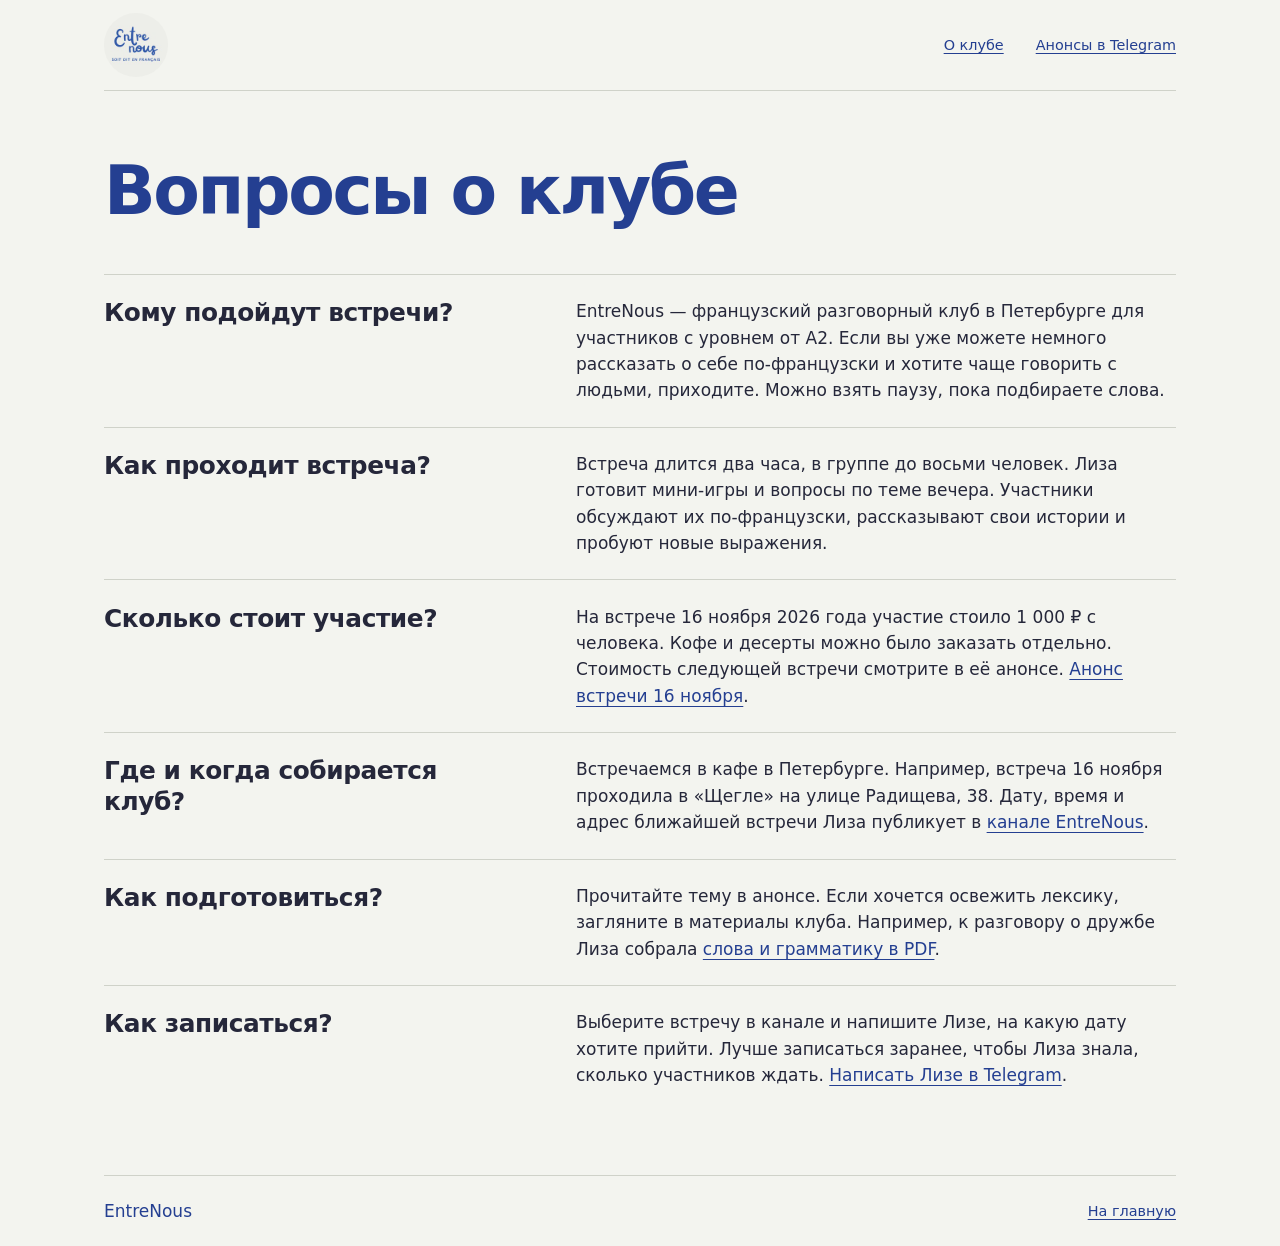
==== faq/index.html @ 5e12ad04 "Simplify the mobile homepage and FAQ" ====
<!doctype html>
<html lang="ru">
<head>
  <meta charset="utf-8">
  <meta name="viewport" content="width=device-width, initial-scale=1">
  <title>Вопросы о французском разговорном клубе EntreNous в Петербурге</title>
  <meta name="description" content="Как записаться в EntreNous в Петербурге, какой нужен уровень французского, как проходят встречи, сколько стоит участие и где посмотреть ближайший анонс.">
  <meta name="theme-color" content="#f3f4ef">
  <link rel="canonical" href="https://entrenousclub.ru/faq/">
  <meta property="og:type" content="website">
  <meta property="og:locale" content="ru_RU">
  <meta property="og:title" content="Вопросы о французском клубе EntreNous">
  <meta property="og:description" content="Для кого проходят встречи в Петербурге, как записаться и где узнать стоимость.">
  <meta property="og:url" content="https://entrenousclub.ru/faq/">
  <meta property="og:image" content="https://entrenousclub.ru/paris.jpg">
  <link rel="icon" type="image/jpeg" href="/club.jpg">
  <style>
    :root {
      color-scheme: light;
      --paper: #f3f4ef;
      --ink: #25273a;
      --blue: #243f91;
      --line: #cfd2c9;
      font-family: -apple-system, BlinkMacSystemFont, system-ui, "Segoe UI", sans-serif;
    }
    * { box-sizing: border-box; }
    body { margin: 0; color: var(--ink); background: var(--paper); font-size: 1.0625rem; line-height: 1.55; }
    ::selection { background: #d9e0f2; color: var(--ink); }
    a { color: var(--blue); text-underline-offset: .22em; }
    a:hover { text-decoration-thickness: 2px; }
    a:focus-visible { outline: 2px solid var(--blue); outline-offset: 4px; }
    .wrap { width: min(calc(100% - 3rem), 67rem); margin-inline: auto; }
    header, footer { display: flex; justify-content: space-between; align-items: center; gap: 1.25rem; padding-block: .8rem; }
    header { border-bottom: 1px solid var(--line); }
    footer { border-top: 1px solid var(--line); color: var(--blue); }
    header a, footer a { display: inline-flex; min-height: 44px; align-items: center; font-size: .9rem; }
    .brand img { display: block; width: 4rem; height: 4rem; border-radius: 50%; }
    nav { display: flex; align-items: center; gap: clamp(.85rem, 3vw, 2rem); }
    main { padding-block: clamp(2.25rem, 5vw, 4.5rem); }
    h1 { max-width: 20ch; margin: 0 0 .7em; color: var(--blue); font-size: clamp(2.3rem, 5.3vw, 4.25rem); font-weight: 650; letter-spacing: -.035em; line-height: 1.06; }
    section { display: grid; grid-template-columns: minmax(0, .8fr) minmax(0, 1.2fr); gap: .5rem clamp(2rem, 6vw, 4.5rem); padding: 1.45rem 0; border-top: 1px solid var(--line); }
    h2 { margin: 0; font-size: clamp(1.2rem, 2.2vw, 1.55rem); font-weight: 600; letter-spacing: -.017em; line-height: 1.24; }
    p { max-width: 60ch; margin: 0; }
    @media (max-width: 720px) {
      .wrap { width: min(calc(100% - 2.5rem), 34rem); }
      header { padding-block: .5rem; border: 0; }
      .brand { min-width: 44px; }
      .brand img { width: 2.5rem; height: 2.5rem; }
      nav { gap: 1.15rem; }
      nav a { text-decoration: none; color: var(--ink); }
      main { padding-block: 1.75rem 2.25rem; }
      h1 { margin-bottom: 1.75rem; font-size: clamp(2.15rem, 8.2vw, 3rem); text-wrap: balance; }
      section { grid-template-columns: minmax(0, 1fr); gap: .6rem; border: 0; padding: 0; }
      section + section { margin-top: 2rem; }
      h2 { font-size: 1.25rem; text-wrap: balance; }
      section:target h2 { text-decoration: underline; text-decoration-color: var(--line); text-underline-offset: .23em; }
      section { scroll-margin-top: 1.25rem; }
    }
  </style>
</head>
<body>
  <header class="wrap">
    <a class="brand" href="/" aria-label="EntreNous, главная страница"><img src="/club.jpg" width="64" height="64" alt=""></a>
    <nav aria-label="Навигация"><a href="/">О клубе</a><a href="https://t.me/entrenousclub">Анонсы в Telegram</a></nav>
  </header>
  <main class="wrap" itemscope itemtype="https://schema.org/FAQPage">
    <h1>Вопросы о клубе</h1>
    <section id="uroven" itemprop="mainEntity" itemscope itemtype="https://schema.org/Question">
      <h2 itemprop="name">Кому подойдут встречи?</h2>
      <div itemprop="acceptedAnswer" itemscope itemtype="https://schema.org/Answer">
        <p itemprop="text">EntreNous — французский разговорный клуб в Петербурге для участников с уровнем от A2. Если вы уже можете немного рассказать о себе по-французски и хотите чаще говорить с людьми, приходите. Можно взять паузу, пока подбираете слова.</p>
      </div>
    </section>
    <section id="format" itemprop="mainEntity" itemscope itemtype="https://schema.org/Question">
      <h2 itemprop="name">Как проходит встреча?</h2>
      <div itemprop="acceptedAnswer" itemscope itemtype="https://schema.org/Answer">
        <p itemprop="text">Встреча длится два часа, в группе до восьми человек. Лиза готовит мини-игры и вопросы по теме вечера. Участники обсуждают их по-французски, рассказывают свои истории и пробуют новые выражения.</p>
      </div>
    </section>
    <section id="stoimost" itemprop="mainEntity" itemscope itemtype="https://schema.org/Question">
      <h2 itemprop="name">Сколько стоит участие?</h2>
      <div itemprop="acceptedAnswer" itemscope itemtype="https://schema.org/Answer">
        <p itemprop="text">На встрече 16 ноября 2026 года участие стоило 1&nbsp;000&nbsp;₽ с человека. Кофе и десерты можно было заказать отдельно. Стоимость следующей встречи смотрите в её анонсе. <a href="https://t.me/entrenousclub/40">Анонс встречи 16 ноября</a>.</p>
      </div>
    </section>
    <section id="mesto" itemprop="mainEntity" itemscope itemtype="https://schema.org/Question">
      <h2 itemprop="name">Где и когда собирается клуб?</h2>
      <div itemprop="acceptedAnswer" itemscope itemtype="https://schema.org/Answer">
        <p itemprop="text">Встречаемся в кафе в Петербурге. Например, встреча 16 ноября проходила в «Щегле» на улице Радищева, 38. Дату, время и адрес ближайшей встречи Лиза публикует в <a href="https://t.me/entrenousclub">канале EntreNous</a>.</p>
      </div>
    </section>
    <section id="podgotovka" itemprop="mainEntity" itemscope itemtype="https://schema.org/Question">
      <h2 itemprop="name">Как подготовиться?</h2>
      <div itemprop="acceptedAnswer" itemscope itemtype="https://schema.org/Answer">
        <p itemprop="text">Прочитайте тему в анонсе. Если хочется освежить лексику, загляните в материалы клуба. Например, к разговору о дружбе Лиза собрала <a href="https://t.me/entrenousclub/26">слова и грамматику в PDF</a>.</p>
      </div>
    </section>
    <section id="zapis" itemprop="mainEntity" itemscope itemtype="https://schema.org/Question">
      <h2 itemprop="name">Как записаться?</h2>
      <div itemprop="acceptedAnswer" itemscope itemtype="https://schema.org/Answer">
        <p itemprop="text">Выберите встречу в канале и напишите Лизе, на какую дату хотите прийти. Лучше записаться заранее, чтобы Лиза знала, сколько участников ждать. <a href="https://t.me/lisalesny">Написать Лизе в Telegram</a>.</p>
      </div>
    </section>
  </main>
  <footer class="wrap"><span lang="fr">EntreNous</span><a href="/">На главную</a></footer>
</body>
</html>
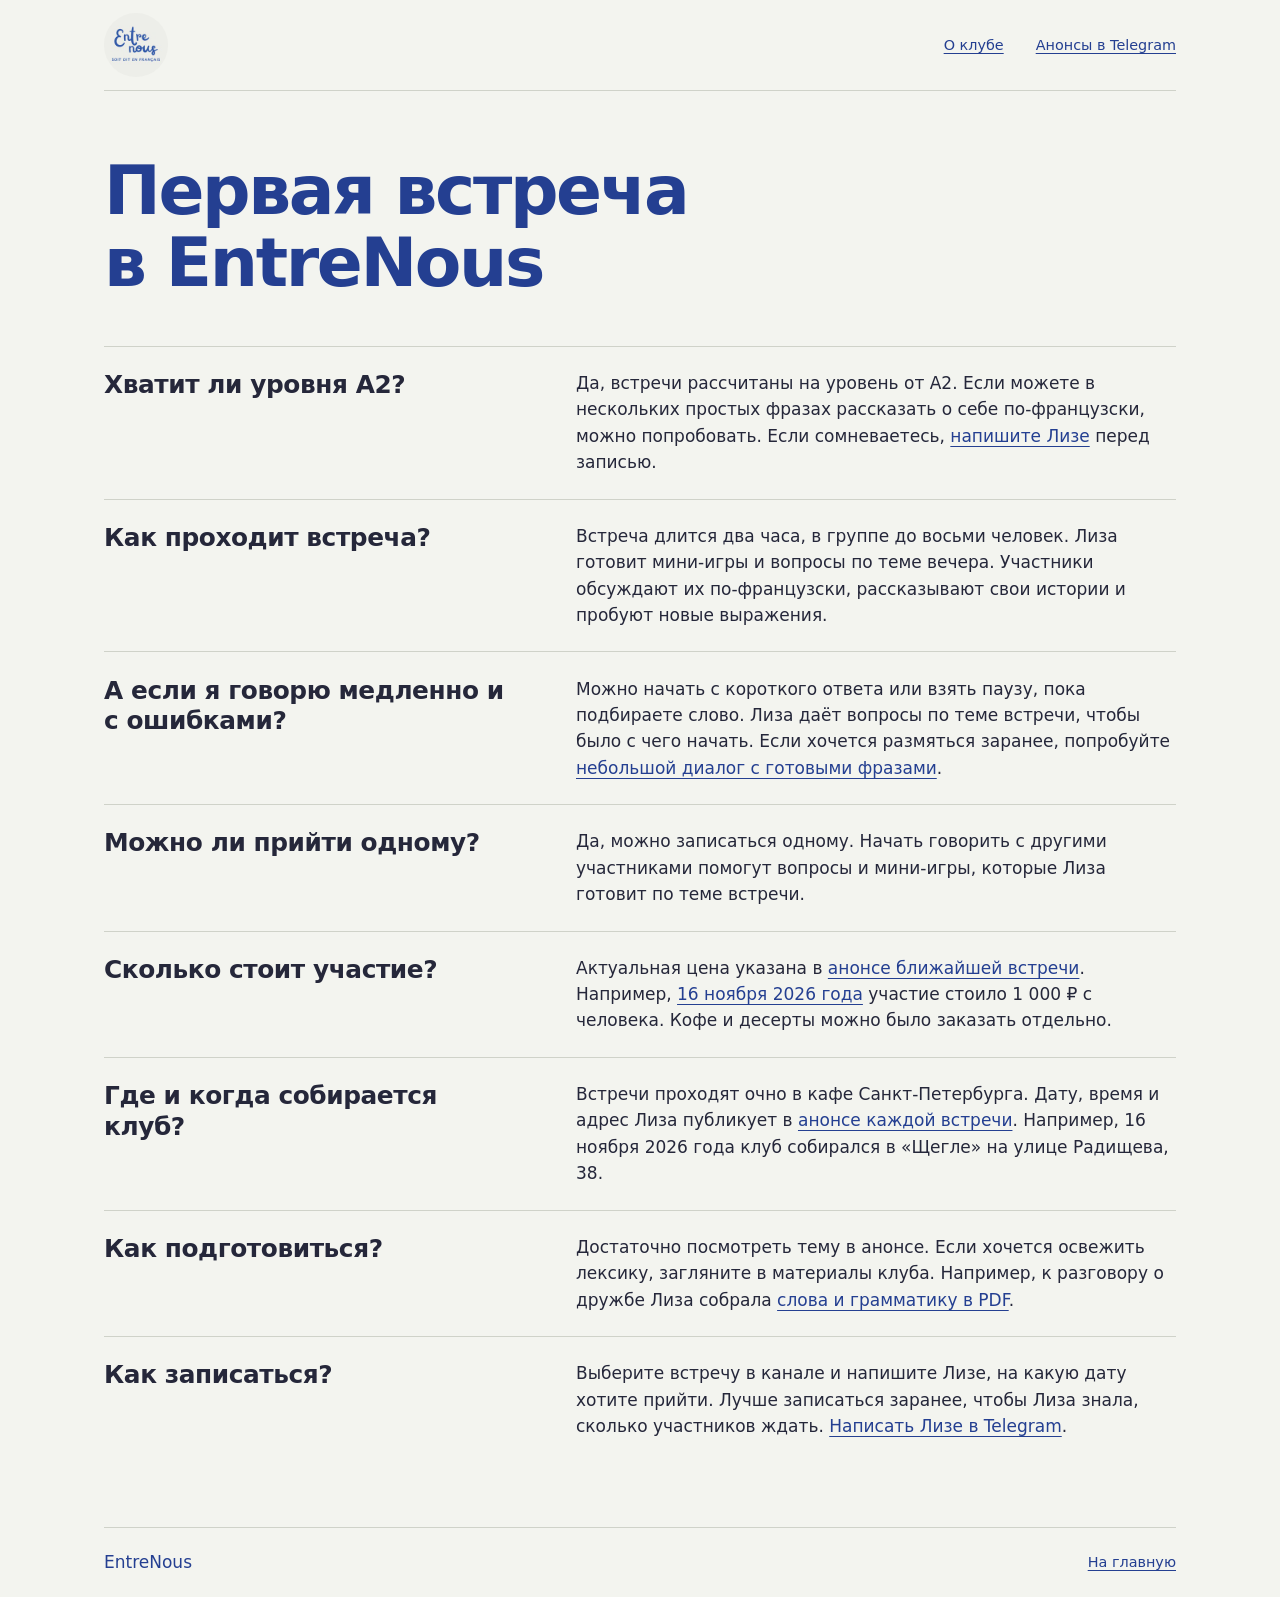
==== commit 4f22c861: "Improve EntreNous search content and first-visit guidance" ====
--- a/faq/index.html
+++ b/faq/index.html
@@ -3,58 +3,25 @@
 <head>
   <meta charset="utf-8">
   <meta name="viewport" content="width=device-width, initial-scale=1">
-  <title>Вопросы о французском разговорном клубе EntreNous в Петербурге</title>
-  <meta name="description" content="Как записаться в EntreNous в Петербурге, какой нужен уровень французского, как проходят встречи, сколько стоит участие и где посмотреть ближайший анонс.">
+  <title>Первая встреча французского клуба EntreNous в Петербурге — FAQ</title>
+  <meta name="description" content="Хватит ли A2, можно ли прийти одному и как проходит встреча EntreNous в Петербурге. Где посмотреть актуальную цену и записаться на разговорную практику.">
   <meta name="theme-color" content="#f3f4ef">
   <link rel="canonical" href="https://entrenousclub.ru/faq/">
   <meta property="og:type" content="website">
   <meta property="og:locale" content="ru_RU">
-  <meta property="og:title" content="Вопросы о французском клубе EntreNous">
-  <meta property="og:description" content="Для кого проходят встречи в Петербурге, как записаться и где узнать стоимость.">
+  <meta property="og:site_name" content="EntreNous">
+  <meta property="og:title" content="Первая встреча французского клуба EntreNous">
+  <meta property="og:description" content="Как понять, подходит ли вам клуб, чего ждать от первой встречи и как записаться.">
   <meta property="og:url" content="https://entrenousclub.ru/faq/">
   <meta property="og:image" content="https://entrenousclub.ru/paris.jpg">
   <link rel="icon" type="image/jpeg" href="/club.jpg">
+  <link rel="stylesheet" href="/inner.css">
   <style>
-    :root {
-      color-scheme: light;
-      --paper: #f3f4ef;
-      --ink: #25273a;
-      --blue: #243f91;
-      --line: #cfd2c9;
-      font-family: -apple-system, BlinkMacSystemFont, system-ui, "Segoe UI", sans-serif;
-    }
-    * { box-sizing: border-box; }
-    body { margin: 0; color: var(--ink); background: var(--paper); font-size: 1.0625rem; line-height: 1.55; }
-    ::selection { background: #d9e0f2; color: var(--ink); }
-    a { color: var(--blue); text-underline-offset: .22em; }
-    a:hover { text-decoration-thickness: 2px; }
-    a:focus-visible { outline: 2px solid var(--blue); outline-offset: 4px; }
-    .wrap { width: min(calc(100% - 3rem), 67rem); margin-inline: auto; }
-    header, footer { display: flex; justify-content: space-between; align-items: center; gap: 1.25rem; padding-block: .8rem; }
-    header { border-bottom: 1px solid var(--line); }
-    footer { border-top: 1px solid var(--line); color: var(--blue); }
-    header a, footer a { display: inline-flex; min-height: 44px; align-items: center; font-size: .9rem; }
-    .brand img { display: block; width: 4rem; height: 4rem; border-radius: 50%; }
-    nav { display: flex; align-items: center; gap: clamp(.85rem, 3vw, 2rem); }
-    main { padding-block: clamp(2.25rem, 5vw, 4.5rem); }
-    h1 { max-width: 20ch; margin: 0 0 .7em; color: var(--blue); font-size: clamp(2.3rem, 5.3vw, 4.25rem); font-weight: 650; letter-spacing: -.035em; line-height: 1.06; }
-    section { display: grid; grid-template-columns: minmax(0, .8fr) minmax(0, 1.2fr); gap: .5rem clamp(2rem, 6vw, 4.5rem); padding: 1.45rem 0; border-top: 1px solid var(--line); }
-    h2 { margin: 0; font-size: clamp(1.2rem, 2.2vw, 1.55rem); font-weight: 600; letter-spacing: -.017em; line-height: 1.24; }
-    p { max-width: 60ch; margin: 0; }
+    section { display: grid; grid-template-columns: minmax(0, .8fr) minmax(0, 1.2fr); gap: .5rem clamp(2rem, 6vw, 4.5rem); padding: 1.45rem 0; border-top: 1px solid var(--line); scroll-margin-top: 1.25rem; }
+    section:target h2 { text-decoration: underline; text-decoration-color: var(--line); text-underline-offset: .23em; }
     @media (max-width: 720px) {
-      .wrap { width: min(calc(100% - 2.5rem), 34rem); }
-      header { padding-block: .5rem; border: 0; }
-      .brand { min-width: 44px; }
-      .brand img { width: 2.5rem; height: 2.5rem; }
-      nav { gap: 1.15rem; }
-      nav a { text-decoration: none; color: var(--ink); }
-      main { padding-block: 1.75rem 2.25rem; }
-      h1 { margin-bottom: 1.75rem; font-size: clamp(2.15rem, 8.2vw, 3rem); text-wrap: balance; }
       section { grid-template-columns: minmax(0, 1fr); gap: .6rem; border: 0; padding: 0; }
       section + section { margin-top: 2rem; }
-      h2 { font-size: 1.25rem; text-wrap: balance; }
-      section:target h2 { text-decoration: underline; text-decoration-color: var(--line); text-underline-offset: .23em; }
-      section { scroll-margin-top: 1.25rem; }
     }
   </style>
 </head>
@@ -64,11 +31,11 @@
     <nav aria-label="Навигация"><a href="/">О клубе</a><a href="https://t.me/entrenousclub">Анонсы в Telegram</a></nav>
   </header>
   <main class="wrap" itemscope itemtype="https://schema.org/FAQPage">
-    <h1>Вопросы о клубе</h1>
+    <h1>Первая встреча в EntreNous</h1>
     <section id="uroven" itemprop="mainEntity" itemscope itemtype="https://schema.org/Question">
-      <h2 itemprop="name">Кому подойдут встречи?</h2>
+      <h2 itemprop="name">Хватит ли уровня A2?</h2>
       <div itemprop="acceptedAnswer" itemscope itemtype="https://schema.org/Answer">
-        <p itemprop="text">EntreNous — французский разговорный клуб в Петербурге для участников с уровнем от A2. Если вы уже можете немного рассказать о себе по-французски и хотите чаще говорить с людьми, приходите. Можно взять паузу, пока подбираете слова.</p>
+        <p itemprop="text">Да, встречи рассчитаны на уровень от A2. Если можете в нескольких простых фразах рассказать о себе по-французски, можно попробовать. Если сомневаетесь, <a href="https://t.me/lisalesny">напишите Лизе</a> перед записью.</p>
       </div>
     </section>
     <section id="format" itemprop="mainEntity" itemscope itemtype="https://schema.org/Question">
@@ -77,22 +44,34 @@
         <p itemprop="text">Встреча длится два часа, в группе до восьми человек. Лиза готовит мини-игры и вопросы по теме вечера. Участники обсуждают их по-французски, рассказывают свои истории и пробуют новые выражения.</p>
       </div>
     </section>
+    <section id="govorit" itemprop="mainEntity" itemscope itemtype="https://schema.org/Question">
+      <h2 itemprop="name">А если я говорю медленно и с ошибками?</h2>
+      <div itemprop="acceptedAnswer" itemscope itemtype="https://schema.org/Answer">
+        <p itemprop="text">Можно начать с короткого ответа или взять паузу, пока подбираете слово. Лиза даёт вопросы по теме встречи, чтобы было с чего начать. Если хочется размяться заранее, попробуйте <a href="/razgovornaya-praktika/">небольшой диалог с готовыми фразами</a>.</p>
+      </div>
+    </section>
+    <section id="odnomu" itemprop="mainEntity" itemscope itemtype="https://schema.org/Question">
+      <h2 itemprop="name">Можно ли прийти одному?</h2>
+      <div itemprop="acceptedAnswer" itemscope itemtype="https://schema.org/Answer">
+        <p itemprop="text">Да, можно записаться одному. Начать говорить с другими участниками помогут вопросы и мини-игры, которые Лиза готовит по теме встречи.</p>
+      </div>
+    </section>
     <section id="stoimost" itemprop="mainEntity" itemscope itemtype="https://schema.org/Question">
       <h2 itemprop="name">Сколько стоит участие?</h2>
       <div itemprop="acceptedAnswer" itemscope itemtype="https://schema.org/Answer">
-        <p itemprop="text">На встрече 16 ноября 2026 года участие стоило 1&nbsp;000&nbsp;₽ с человека. Кофе и десерты можно было заказать отдельно. Стоимость следующей встречи смотрите в её анонсе. <a href="https://t.me/entrenousclub/40">Анонс встречи 16 ноября</a>.</p>
+        <p itemprop="text">Актуальная цена указана в <a href="https://t.me/s/entrenousclub">анонсе ближайшей встречи</a>. Например, <a href="https://t.me/entrenousclub/40">16 ноября 2026 года</a> участие стоило 1&nbsp;000&nbsp;₽ с человека. Кофе и десерты можно было заказать отдельно.</p>
       </div>
     </section>
     <section id="mesto" itemprop="mainEntity" itemscope itemtype="https://schema.org/Question">
       <h2 itemprop="name">Где и когда собирается клуб?</h2>
       <div itemprop="acceptedAnswer" itemscope itemtype="https://schema.org/Answer">
-        <p itemprop="text">Встречаемся в кафе в Петербурге. Например, встреча 16 ноября проходила в «Щегле» на улице Радищева, 38. Дату, время и адрес ближайшей встречи Лиза публикует в <a href="https://t.me/entrenousclub">канале EntreNous</a>.</p>
+        <p itemprop="text">Встречи проходят очно в кафе Санкт-Петербурга. Дату, время и адрес Лиза публикует в <a href="https://t.me/s/entrenousclub">анонсе каждой встречи</a>. Например, 16 ноября 2026 года клуб собирался в «Щегле» на улице Радищева, 38.</p>
       </div>
     </section>
     <section id="podgotovka" itemprop="mainEntity" itemscope itemtype="https://schema.org/Question">
       <h2 itemprop="name">Как подготовиться?</h2>
       <div itemprop="acceptedAnswer" itemscope itemtype="https://schema.org/Answer">
-        <p itemprop="text">Прочитайте тему в анонсе. Если хочется освежить лексику, загляните в материалы клуба. Например, к разговору о дружбе Лиза собрала <a href="https://t.me/entrenousclub/26">слова и грамматику в PDF</a>.</p>
+        <p itemprop="text">Достаточно посмотреть тему в анонсе. Если хочется освежить лексику, загляните в материалы клуба. Например, к разговору о дружбе Лиза собрала <a href="https://t.me/entrenousclub/26">слова и грамматику в PDF</a>.</p>
       </div>
     </section>
     <section id="zapis" itemprop="mainEntity" itemscope itemtype="https://schema.org/Question">
--- a/inner.css
+++ b/inner.css
@@ -0,0 +1,39 @@
+:root {
+  color-scheme: light;
+  --paper: #f3f4ef;
+  --ink: #25273a;
+  --blue: #243f91;
+  --line: #cfd2c9;
+  font-family: -apple-system, BlinkMacSystemFont, system-ui, "Segoe UI", sans-serif;
+}
+
+* { box-sizing: border-box; }
+body { margin: 0; color: var(--ink); background: var(--paper); font-size: 1.0625rem; line-height: 1.55; }
+::selection { background: #d9e0f2; color: var(--ink); }
+a { color: var(--blue); text-underline-offset: .22em; }
+a:hover { text-decoration-thickness: 2px; }
+a:focus-visible { outline: 2px solid var(--blue); outline-offset: 4px; }
+.wrap { width: min(calc(100% - 3rem), 67rem); margin-inline: auto; }
+header, footer { display: flex; justify-content: space-between; align-items: center; gap: 1.25rem; padding-block: .8rem; }
+header { border-bottom: 1px solid var(--line); }
+footer { border-top: 1px solid var(--line); color: var(--blue); }
+header a, footer a { display: inline-flex; min-height: 44px; align-items: center; font-size: .9rem; }
+.brand { flex: none; }
+.brand img { display: block; width: 4rem; height: 4rem; border-radius: 50%; }
+nav { display: flex; flex-wrap: wrap; align-items: center; justify-content: flex-end; gap: 0 clamp(.85rem, 3vw, 2rem); }
+main { padding-block: clamp(2.25rem, 5vw, 4.5rem); }
+h1 { max-width: 20ch; margin: 0 0 .7em; color: var(--blue); font-size: clamp(2.3rem, 5.3vw, 4.25rem); font-weight: 650; letter-spacing: -.035em; line-height: 1.06; text-wrap: balance; }
+h2 { margin: 0; font-size: clamp(1.2rem, 2.2vw, 1.55rem); font-weight: 600; letter-spacing: -.017em; line-height: 1.24; }
+p { max-width: 60ch; margin: 0; }
+
+@media (max-width: 720px) {
+  .wrap { width: min(calc(100% - 2.5rem), 34rem); }
+  header { padding-block: .5rem; border: 0; }
+  .brand { min-width: 44px; }
+  .brand img { width: 2.5rem; height: 2.5rem; }
+  nav { column-gap: 1.15rem; }
+  nav a { text-decoration: none; color: var(--ink); }
+  main { padding-block: 1.75rem 2.25rem; }
+  h1 { margin-bottom: 1.75rem; font-size: clamp(2.15rem, 8.2vw, 3rem); }
+  h2 { font-size: 1.25rem; text-wrap: pretty; }
+}
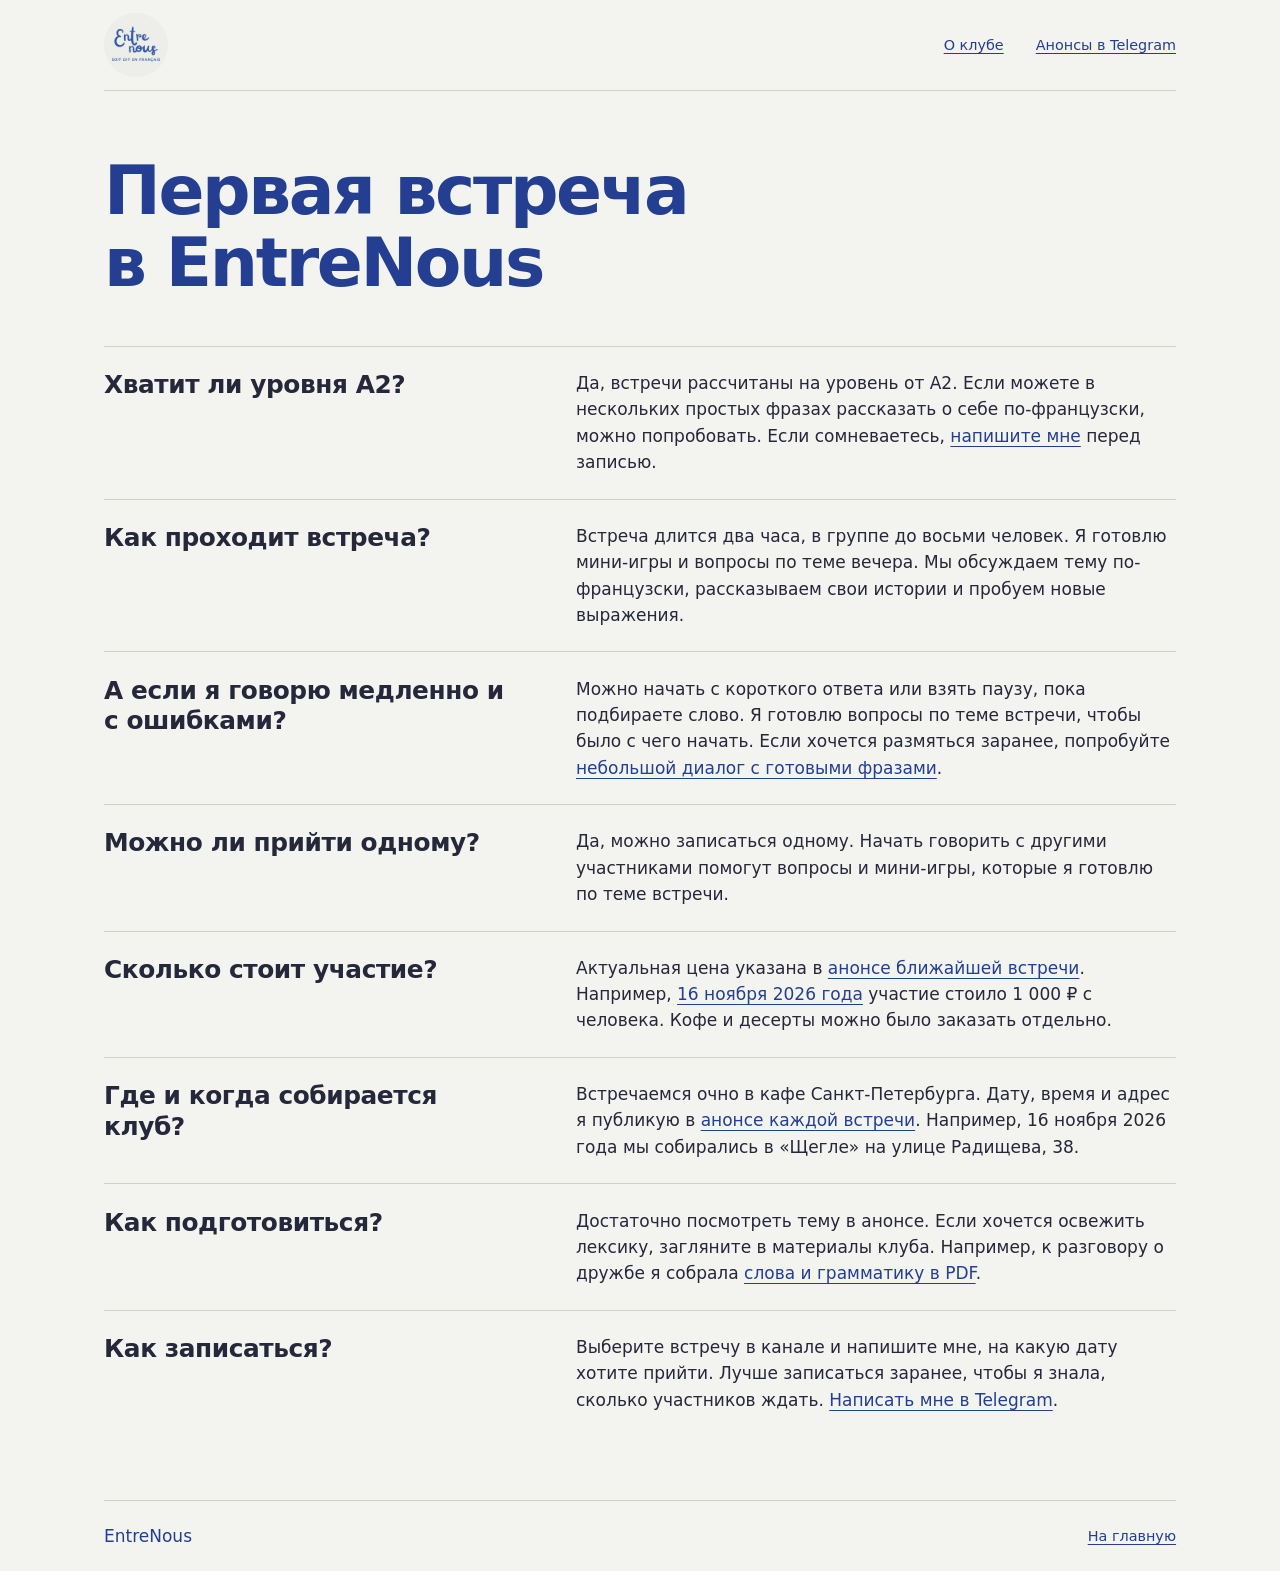
==== commit cecb95b6: "Use first-person voice throughout EntreNous" ====
--- a/faq/index.html
+++ b/faq/index.html
@@ -35,25 +35,25 @@
     <section id="uroven" itemprop="mainEntity" itemscope itemtype="https://schema.org/Question">
       <h2 itemprop="name">Хватит ли уровня A2?</h2>
       <div itemprop="acceptedAnswer" itemscope itemtype="https://schema.org/Answer">
-        <p itemprop="text">Да, встречи рассчитаны на уровень от A2. Если можете в нескольких простых фразах рассказать о себе по-французски, можно попробовать. Если сомневаетесь, <a href="https://t.me/lisalesny">напишите Лизе</a> перед записью.</p>
+        <p itemprop="text">Да, встречи рассчитаны на уровень от A2. Если можете в нескольких простых фразах рассказать о себе по-французски, можно попробовать. Если сомневаетесь, <a href="https://t.me/lisalesny">напишите мне</a> перед записью.</p>
       </div>
     </section>
     <section id="format" itemprop="mainEntity" itemscope itemtype="https://schema.org/Question">
       <h2 itemprop="name">Как проходит встреча?</h2>
       <div itemprop="acceptedAnswer" itemscope itemtype="https://schema.org/Answer">
-        <p itemprop="text">Встреча длится два часа, в группе до восьми человек. Лиза готовит мини-игры и вопросы по теме вечера. Участники обсуждают их по-французски, рассказывают свои истории и пробуют новые выражения.</p>
+        <p itemprop="text">Встреча длится два часа, в группе до восьми человек. Я готовлю мини-игры и вопросы по теме вечера. Мы обсуждаем тему по-французски, рассказываем свои истории и пробуем новые выражения.</p>
       </div>
     </section>
     <section id="govorit" itemprop="mainEntity" itemscope itemtype="https://schema.org/Question">
       <h2 itemprop="name">А если я говорю медленно и с ошибками?</h2>
       <div itemprop="acceptedAnswer" itemscope itemtype="https://schema.org/Answer">
-        <p itemprop="text">Можно начать с короткого ответа или взять паузу, пока подбираете слово. Лиза даёт вопросы по теме встречи, чтобы было с чего начать. Если хочется размяться заранее, попробуйте <a href="/razgovornaya-praktika/">небольшой диалог с готовыми фразами</a>.</p>
+        <p itemprop="text">Можно начать с короткого ответа или взять паузу, пока подбираете слово. Я готовлю вопросы по теме встречи, чтобы было с чего начать. Если хочется размяться заранее, попробуйте <a href="/razgovornaya-praktika/">небольшой диалог с готовыми фразами</a>.</p>
       </div>
     </section>
     <section id="odnomu" itemprop="mainEntity" itemscope itemtype="https://schema.org/Question">
       <h2 itemprop="name">Можно ли прийти одному?</h2>
       <div itemprop="acceptedAnswer" itemscope itemtype="https://schema.org/Answer">
-        <p itemprop="text">Да, можно записаться одному. Начать говорить с другими участниками помогут вопросы и мини-игры, которые Лиза готовит по теме встречи.</p>
+        <p itemprop="text">Да, можно записаться одному. Начать говорить с другими участниками помогут вопросы и мини-игры, которые я готовлю по теме встречи.</p>
       </div>
     </section>
     <section id="stoimost" itemprop="mainEntity" itemscope itemtype="https://schema.org/Question">
@@ -65,19 +65,19 @@
     <section id="mesto" itemprop="mainEntity" itemscope itemtype="https://schema.org/Question">
       <h2 itemprop="name">Где и когда собирается клуб?</h2>
       <div itemprop="acceptedAnswer" itemscope itemtype="https://schema.org/Answer">
-        <p itemprop="text">Встречи проходят очно в кафе Санкт-Петербурга. Дату, время и адрес Лиза публикует в <a href="https://t.me/s/entrenousclub">анонсе каждой встречи</a>. Например, 16 ноября 2026 года клуб собирался в «Щегле» на улице Радищева, 38.</p>
+        <p itemprop="text">Встречаемся очно в кафе Санкт-Петербурга. Дату, время и адрес я публикую в <a href="https://t.me/s/entrenousclub">анонсе каждой встречи</a>. Например, 16 ноября 2026 года мы собирались в «Щегле» на улице Радищева, 38.</p>
       </div>
     </section>
     <section id="podgotovka" itemprop="mainEntity" itemscope itemtype="https://schema.org/Question">
       <h2 itemprop="name">Как подготовиться?</h2>
       <div itemprop="acceptedAnswer" itemscope itemtype="https://schema.org/Answer">
-        <p itemprop="text">Достаточно посмотреть тему в анонсе. Если хочется освежить лексику, загляните в материалы клуба. Например, к разговору о дружбе Лиза собрала <a href="https://t.me/entrenousclub/26">слова и грамматику в PDF</a>.</p>
+        <p itemprop="text">Достаточно посмотреть тему в анонсе. Если хочется освежить лексику, загляните в материалы клуба. Например, к разговору о дружбе я собрала <a href="https://t.me/entrenousclub/26">слова и грамматику в PDF</a>.</p>
       </div>
     </section>
     <section id="zapis" itemprop="mainEntity" itemscope itemtype="https://schema.org/Question">
       <h2 itemprop="name">Как записаться?</h2>
       <div itemprop="acceptedAnswer" itemscope itemtype="https://schema.org/Answer">
-        <p itemprop="text">Выберите встречу в канале и напишите Лизе, на какую дату хотите прийти. Лучше записаться заранее, чтобы Лиза знала, сколько участников ждать. <a href="https://t.me/lisalesny">Написать Лизе в Telegram</a>.</p>
+        <p itemprop="text">Выберите встречу в канале и напишите мне, на какую дату хотите прийти. Лучше записаться заранее, чтобы я знала, сколько участников ждать. <a href="https://t.me/lisalesny">Написать мне в Telegram</a>.</p>
       </div>
     </section>
   </main>
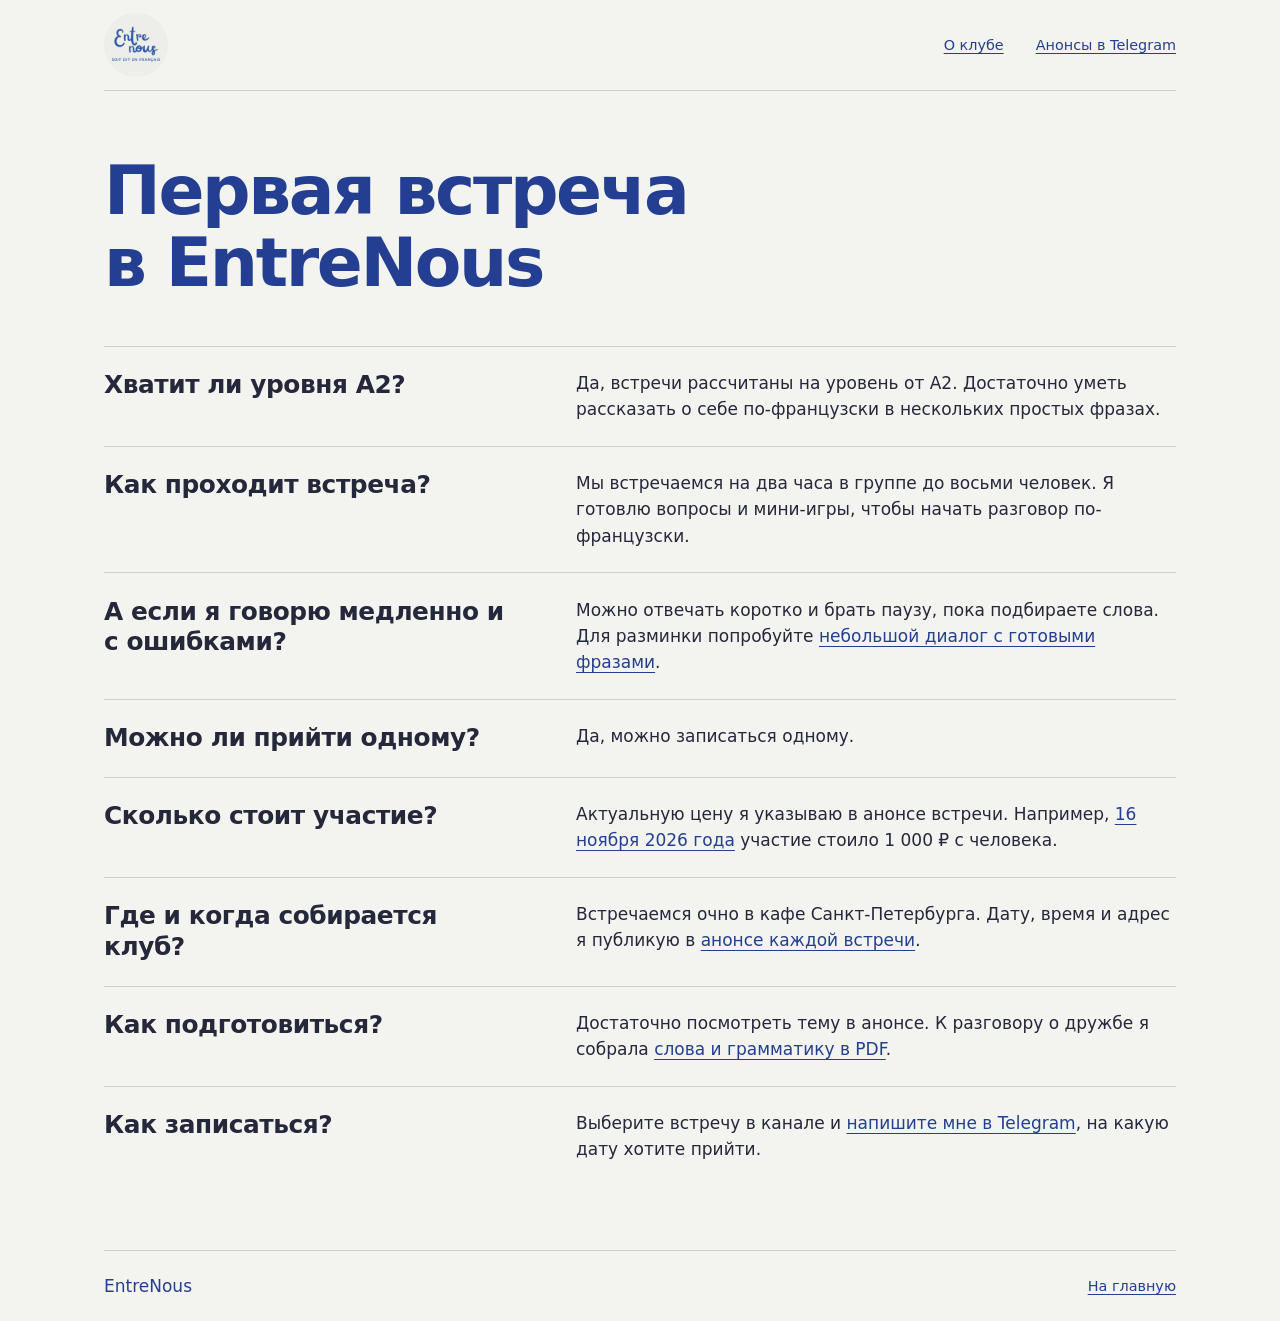
==== commit 1d0fc375: "Simplify EntreNous homepage and FAQ" ====
--- a/faq/index.html
+++ b/faq/index.html
@@ -35,49 +35,49 @@
     <section id="uroven" itemprop="mainEntity" itemscope itemtype="https://schema.org/Question">
       <h2 itemprop="name">Хватит ли уровня A2?</h2>
       <div itemprop="acceptedAnswer" itemscope itemtype="https://schema.org/Answer">
-        <p itemprop="text">Да, встречи рассчитаны на уровень от A2. Если можете в нескольких простых фразах рассказать о себе по-французски, можно попробовать. Если сомневаетесь, <a href="https://t.me/lisalesny">напишите мне</a> перед записью.</p>
+        <p itemprop="text">Да, встречи рассчитаны на уровень от A2. Достаточно уметь рассказать о себе по-французски в нескольких простых фразах.</p>
       </div>
     </section>
     <section id="format" itemprop="mainEntity" itemscope itemtype="https://schema.org/Question">
       <h2 itemprop="name">Как проходит встреча?</h2>
       <div itemprop="acceptedAnswer" itemscope itemtype="https://schema.org/Answer">
-        <p itemprop="text">Встреча длится два часа, в группе до восьми человек. Я готовлю мини-игры и вопросы по теме вечера. Мы обсуждаем тему по-французски, рассказываем свои истории и пробуем новые выражения.</p>
+        <p itemprop="text">Мы встречаемся на два часа в группе до восьми человек. Я готовлю вопросы и мини-игры, чтобы начать разговор по-французски.</p>
       </div>
     </section>
     <section id="govorit" itemprop="mainEntity" itemscope itemtype="https://schema.org/Question">
       <h2 itemprop="name">А если я говорю медленно и с ошибками?</h2>
       <div itemprop="acceptedAnswer" itemscope itemtype="https://schema.org/Answer">
-        <p itemprop="text">Можно начать с короткого ответа или взять паузу, пока подбираете слово. Я готовлю вопросы по теме встречи, чтобы было с чего начать. Если хочется размяться заранее, попробуйте <a href="/razgovornaya-praktika/">небольшой диалог с готовыми фразами</a>.</p>
+        <p itemprop="text">Можно отвечать коротко и брать паузу, пока подбираете слова. Для разминки попробуйте <a href="/razgovornaya-praktika/">небольшой диалог с готовыми фразами</a>.</p>
       </div>
     </section>
     <section id="odnomu" itemprop="mainEntity" itemscope itemtype="https://schema.org/Question">
       <h2 itemprop="name">Можно ли прийти одному?</h2>
       <div itemprop="acceptedAnswer" itemscope itemtype="https://schema.org/Answer">
-        <p itemprop="text">Да, можно записаться одному. Начать говорить с другими участниками помогут вопросы и мини-игры, которые я готовлю по теме встречи.</p>
+        <p itemprop="text">Да, можно записаться одному.</p>
       </div>
     </section>
     <section id="stoimost" itemprop="mainEntity" itemscope itemtype="https://schema.org/Question">
       <h2 itemprop="name">Сколько стоит участие?</h2>
       <div itemprop="acceptedAnswer" itemscope itemtype="https://schema.org/Answer">
-        <p itemprop="text">Актуальная цена указана в <a href="https://t.me/s/entrenousclub">анонсе ближайшей встречи</a>. Например, <a href="https://t.me/entrenousclub/40">16 ноября 2026 года</a> участие стоило 1&nbsp;000&nbsp;₽ с человека. Кофе и десерты можно было заказать отдельно.</p>
+        <p itemprop="text">Актуальную цену я указываю в анонсе встречи. Например, <a href="https://t.me/entrenousclub/40">16 ноября 2026 года</a> участие стоило 1&nbsp;000&nbsp;₽ с человека.</p>
       </div>
     </section>
     <section id="mesto" itemprop="mainEntity" itemscope itemtype="https://schema.org/Question">
       <h2 itemprop="name">Где и когда собирается клуб?</h2>
       <div itemprop="acceptedAnswer" itemscope itemtype="https://schema.org/Answer">
-        <p itemprop="text">Встречаемся очно в кафе Санкт-Петербурга. Дату, время и адрес я публикую в <a href="https://t.me/s/entrenousclub">анонсе каждой встречи</a>. Например, 16 ноября 2026 года мы собирались в «Щегле» на улице Радищева, 38.</p>
+        <p itemprop="text">Встречаемся очно в кафе Санкт-Петербурга. Дату, время и адрес я публикую в <a href="https://t.me/s/entrenousclub">анонсе каждой встречи</a>.</p>
       </div>
     </section>
     <section id="podgotovka" itemprop="mainEntity" itemscope itemtype="https://schema.org/Question">
       <h2 itemprop="name">Как подготовиться?</h2>
       <div itemprop="acceptedAnswer" itemscope itemtype="https://schema.org/Answer">
-        <p itemprop="text">Достаточно посмотреть тему в анонсе. Если хочется освежить лексику, загляните в материалы клуба. Например, к разговору о дружбе я собрала <a href="https://t.me/entrenousclub/26">слова и грамматику в PDF</a>.</p>
+        <p itemprop="text">Достаточно посмотреть тему в анонсе. К разговору о дружбе я собрала <a href="https://t.me/entrenousclub/26">слова и грамматику в PDF</a>.</p>
       </div>
     </section>
     <section id="zapis" itemprop="mainEntity" itemscope itemtype="https://schema.org/Question">
       <h2 itemprop="name">Как записаться?</h2>
       <div itemprop="acceptedAnswer" itemscope itemtype="https://schema.org/Answer">
-        <p itemprop="text">Выберите встречу в канале и напишите мне, на какую дату хотите прийти. Лучше записаться заранее, чтобы я знала, сколько участников ждать. <a href="https://t.me/lisalesny">Написать мне в Telegram</a>.</p>
+        <p itemprop="text">Выберите встречу в канале и <a href="https://t.me/lisalesny">напишите мне в Telegram</a>, на какую дату хотите прийти.</p>
       </div>
     </section>
   </main>
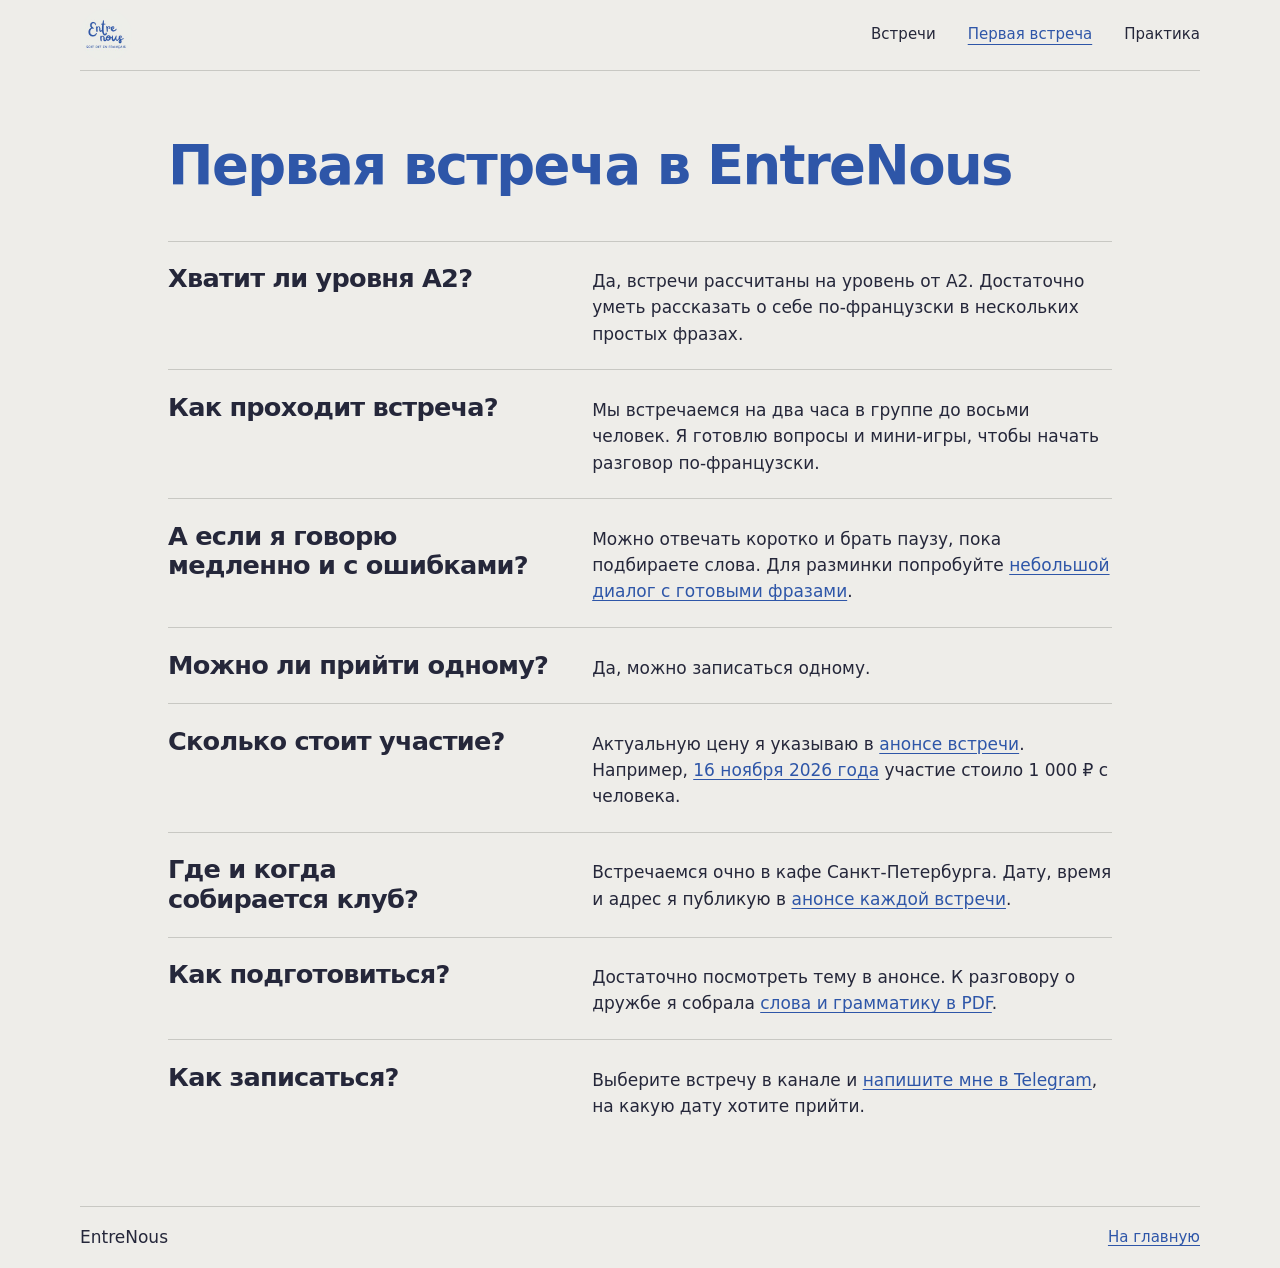
==== commit 2a6cca94: "Unify club navigation and improve the meeting and practice layouts" ====
--- a/faq/index.html
+++ b/faq/index.html
@@ -5,7 +5,7 @@
   <meta name="viewport" content="width=device-width, initial-scale=1">
   <title>Первая встреча французского клуба EntreNous в Петербурге — FAQ</title>
   <meta name="description" content="Хватит ли A2, можно ли прийти одному и как проходит встреча EntreNous в Петербурге. Где посмотреть актуальную цену и записаться на разговорную практику.">
-  <meta name="theme-color" content="#f3f4ef">
+  <meta name="theme-color" content="#eeede9">
   <link rel="canonical" href="https://entrenousclub.ru/faq/">
   <meta property="og:type" content="website">
   <meta property="og:locale" content="ru_RU">
@@ -17,18 +17,22 @@
   <link rel="icon" type="image/jpeg" href="/club.jpg">
   <link rel="stylesheet" href="/inner.css">
   <style>
-    section { display: grid; grid-template-columns: minmax(0, .8fr) minmax(0, 1.2fr); gap: .5rem clamp(2rem, 6vw, 4.5rem); padding: 1.45rem 0; border-top: 1px solid var(--line); scroll-margin-top: 1.25rem; }
-    section:target h2 { text-decoration: underline; text-decoration-color: var(--line); text-underline-offset: .23em; }
+    main { max-width: 59rem; }
+    main > section { display: grid; grid-template-columns: minmax(0, .85fr) minmax(0, 1.15fr); align-items: baseline; gap: .55rem 2.5rem; padding-block: 1.4rem; border-top: 1px solid var(--line); }
+    section:target h2 { color: var(--blue); }
     @media (max-width: 720px) {
-      section { grid-template-columns: minmax(0, 1fr); gap: .6rem; border: 0; padding: 0; }
-      section + section { margin-top: 2rem; }
+      main > section { grid-template-columns: 1fr; padding-block: 1.15rem; }
     }
   </style>
 </head>
 <body>
   <header class="wrap">
     <a class="brand" href="/" aria-label="EntreNous, главная страница"><img src="/club.jpg" width="64" height="64" alt=""></a>
-    <nav aria-label="Навигация"><a href="/">О клубе</a><a href="https://t.me/entrenousclub">Анонсы в Telegram</a></nav>
+    <nav aria-label="Навигация">
+      <a href="/#rencontres">Встречи</a>
+      <a href="/faq/" aria-current="page">Первая встреча</a>
+      <a href="/razgovornaya-praktika/">Практика</a>
+    </nav>
   </header>
   <main class="wrap" itemscope itemtype="https://schema.org/FAQPage">
     <h1>Первая встреча в EntreNous</h1>
@@ -59,7 +63,7 @@
     <section id="stoimost" itemprop="mainEntity" itemscope itemtype="https://schema.org/Question">
       <h2 itemprop="name">Сколько стоит участие?</h2>
       <div itemprop="acceptedAnswer" itemscope itemtype="https://schema.org/Answer">
-        <p itemprop="text">Актуальную цену я указываю в анонсе встречи. Например, <a href="https://t.me/entrenousclub/40">16 ноября 2026 года</a> участие стоило 1&nbsp;000&nbsp;₽ с человека.</p>
+        <p itemprop="text">Актуальную цену я указываю в <a href="https://t.me/s/entrenousclub">анонсе встречи</a>. Например, <a href="https://t.me/entrenousclub/40">16 ноября 2026 года</a> участие стоило 1&nbsp;000&nbsp;₽ с человека.</p>
       </div>
     </section>
     <section id="mesto" itemprop="mainEntity" itemscope itemtype="https://schema.org/Question">
--- a/inner.css
+++ b/inner.css
@@ -1,39 +1,46 @@
 :root {
   color-scheme: light;
-  --paper: #f3f4ef;
+  --paper: #eeede9;
   --ink: #25273a;
-  --blue: #243f91;
-  --line: #cfd2c9;
-  font-family: -apple-system, BlinkMacSystemFont, system-ui, "Segoe UI", sans-serif;
+  --blue: #2e56a8;
+  --line: #c8c8c3;
+  --wash: #e1e6ef;
+  --sans: -apple-system, BlinkMacSystemFont, system-ui, "Segoe UI", sans-serif;
+  font-family: var(--sans);
 }
-
 * { box-sizing: border-box; }
 body { margin: 0; color: var(--ink); background: var(--paper); font-size: 1.0625rem; line-height: 1.55; }
-::selection { background: #d9e0f2; color: var(--ink); }
-a { color: var(--blue); text-underline-offset: .22em; }
+::selection { background: #d2dbed; color: var(--ink); }
+a { color: var(--blue); text-underline-offset: .2em; }
 a:hover { text-decoration-thickness: 2px; }
 a:focus-visible { outline: 2px solid var(--blue); outline-offset: 4px; }
-.wrap { width: min(calc(100% - 3rem), 67rem); margin-inline: auto; }
-header, footer { display: flex; justify-content: space-between; align-items: center; gap: 1.25rem; padding-block: .8rem; }
+.wrap { width: min(calc(100% - 3rem), 70rem); margin-inline: auto; }
+header, footer { display: flex; align-items: center; justify-content: space-between; gap: .5rem 1.25rem; padding-block: .55rem; }
 header { border-bottom: 1px solid var(--line); }
-footer { border-top: 1px solid var(--line); color: var(--blue); }
-header a, footer a { display: inline-flex; min-height: 44px; align-items: center; font-size: .9rem; }
+footer { border-top: 1px solid var(--line); }
+footer p { margin: 0; color: var(--blue); }
+header a, footer a, .actions a, .section-links a, .practice-link a, .next a {
+  display: inline-flex; align-items: center; min-height: 44px;
+}
+header a, footer a { font-size: .9375rem; }
 .brand { flex: none; }
-.brand img { display: block; width: 4rem; height: 4rem; border-radius: 50%; }
-nav { display: flex; flex-wrap: wrap; align-items: center; justify-content: flex-end; gap: 0 clamp(.85rem, 3vw, 2rem); }
-main { padding-block: clamp(2.25rem, 5vw, 4.5rem); }
-h1 { max-width: 20ch; margin: 0 0 .7em; color: var(--blue); font-size: clamp(2.3rem, 5.3vw, 4.25rem); font-weight: 650; letter-spacing: -.035em; line-height: 1.06; text-wrap: balance; }
-h2 { margin: 0; font-size: clamp(1.2rem, 2.2vw, 1.55rem); font-weight: 600; letter-spacing: -.017em; line-height: 1.24; }
-p { max-width: 60ch; margin: 0; }
-
+.brand img { display: block; width: 3.25rem; height: auto; border-radius: 50%; }
+nav { display: flex; align-items: center; justify-content: flex-end; flex-wrap: wrap; column-gap: clamp(.8rem, 3vw, 2rem); }
+nav a { text-decoration: none; color: var(--ink); }
+nav a:hover, nav a[aria-current="page"] { color: var(--blue); text-decoration: underline; text-underline-offset: .35em; }
+h1, h2, p { margin: 0; }
+h1, h2 { line-height: 1.15; letter-spacing: -.03em; text-wrap: balance; }
+h1 { font-size: clamp(2rem, 4.25vw, 3.5rem); font-weight: 600; }
+h2 { font-size: clamp(1.3rem, 2vw, 1.65rem); font-weight: 600; }
+main { padding-block: clamp(2rem, 5vw, 4rem); }
+main > h1, article h1 { max-width: 24ch; margin-bottom: .8em; color: var(--blue); }
+p { max-width: 60ch; }
+section, [id="materiaux"] { scroll-margin-top: 1.25rem; }
 @media (max-width: 720px) {
-  .wrap { width: min(calc(100% - 2.5rem), 34rem); }
-  header { padding-block: .5rem; border: 0; }
+  .wrap { width: min(calc(100% - 2.25rem), 36rem); }
+  header { gap: .25rem .5rem; }
+  .brand img { width: 2.5rem; }
   .brand { min-width: 44px; }
-  .brand img { width: 2.5rem; height: 2.5rem; }
-  nav { column-gap: 1.15rem; }
-  nav a { text-decoration: none; color: var(--ink); }
-  main { padding-block: 1.75rem 2.25rem; }
-  h1 { margin-bottom: 1.75rem; font-size: clamp(2.15rem, 8.2vw, 3rem); }
-  h2 { font-size: 1.25rem; text-wrap: pretty; }
+  nav { column-gap: clamp(.55rem, 2.6vw, 1rem); }
+  nav a { font-size: .875rem; }
 }
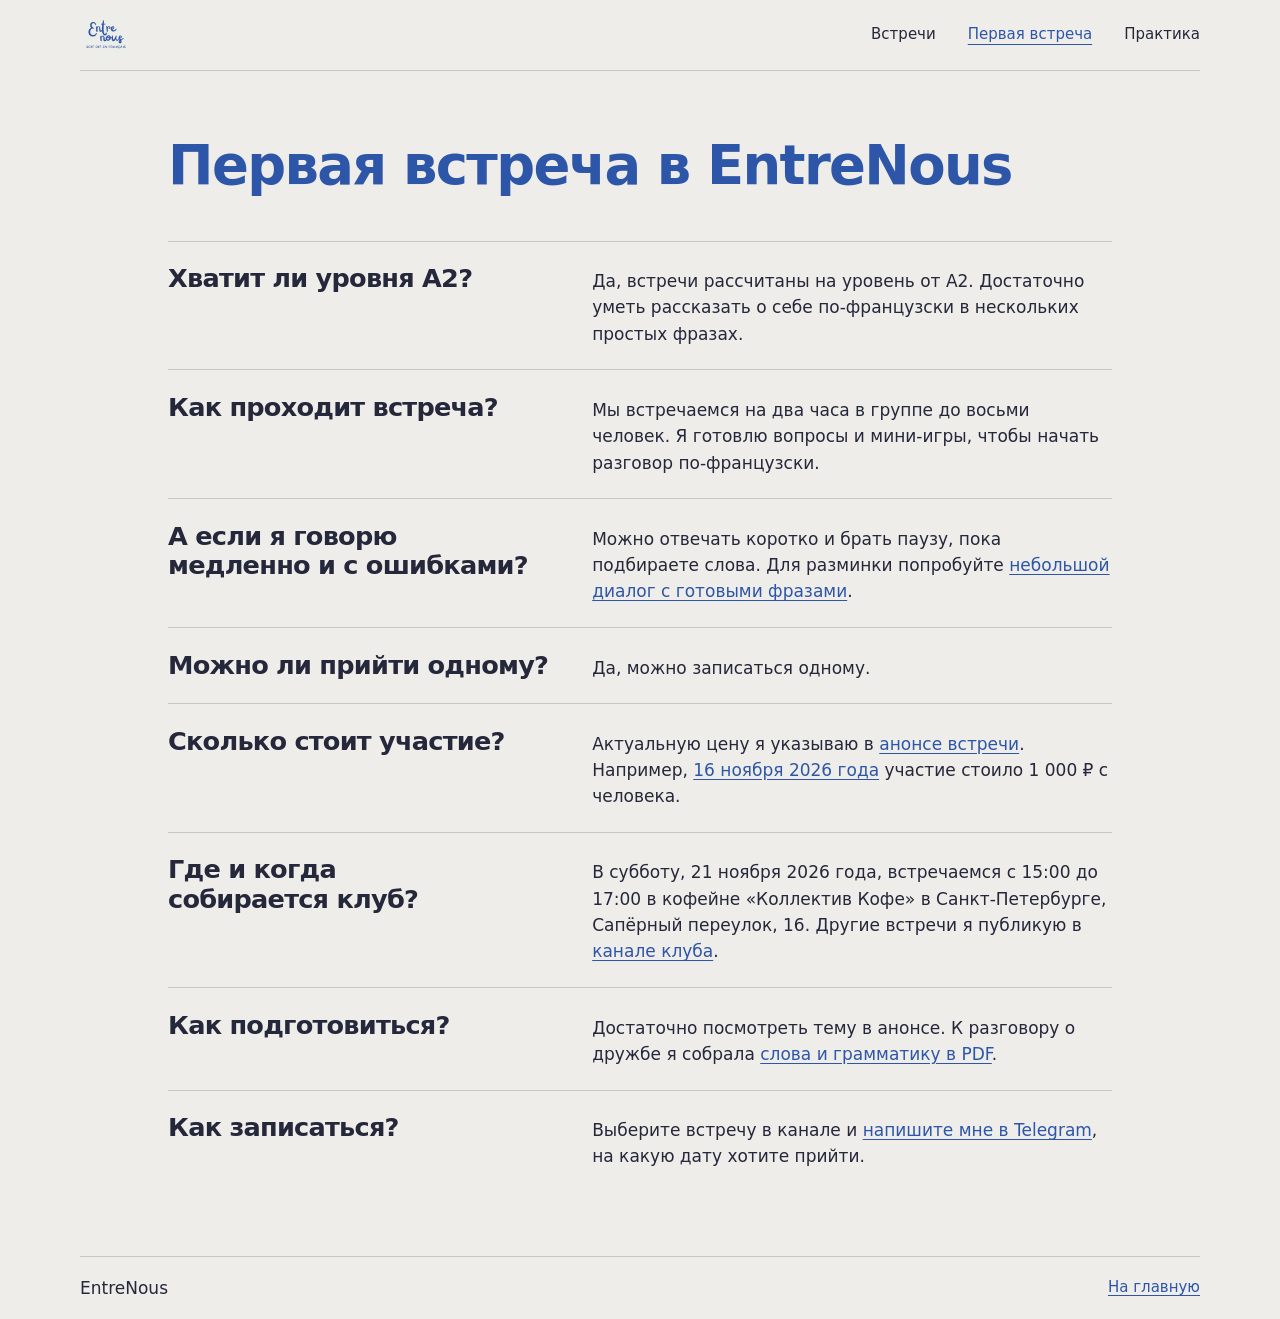
==== commit e4940572: "Announce the November 21 meeting at Коллектив Кофе" ====
--- a/faq/index.html
+++ b/faq/index.html
@@ -69,7 +69,7 @@
     <section id="mesto" itemprop="mainEntity" itemscope itemtype="https://schema.org/Question">
       <h2 itemprop="name">Где и когда собирается клуб?</h2>
       <div itemprop="acceptedAnswer" itemscope itemtype="https://schema.org/Answer">
-        <p itemprop="text">Встречаемся очно в кафе Санкт-Петербурга. Дату, время и адрес я публикую в <a href="https://t.me/s/entrenousclub">анонсе каждой встречи</a>.</p>
+        <p itemprop="text">В субботу, <time datetime="2026-11-21T15:00:00+03:00">21 ноября 2026 года</time>, встречаемся с 15:00 до 17:00 в кофейне «Коллектив Кофе» в Санкт-Петербурге, Сапёрный переулок, 16. Другие встречи я публикую в <a href="https://t.me/s/entrenousclub">канале клуба</a>.</p>
       </div>
     </section>
     <section id="podgotovka" itemprop="mainEntity" itemscope itemtype="https://schema.org/Question">
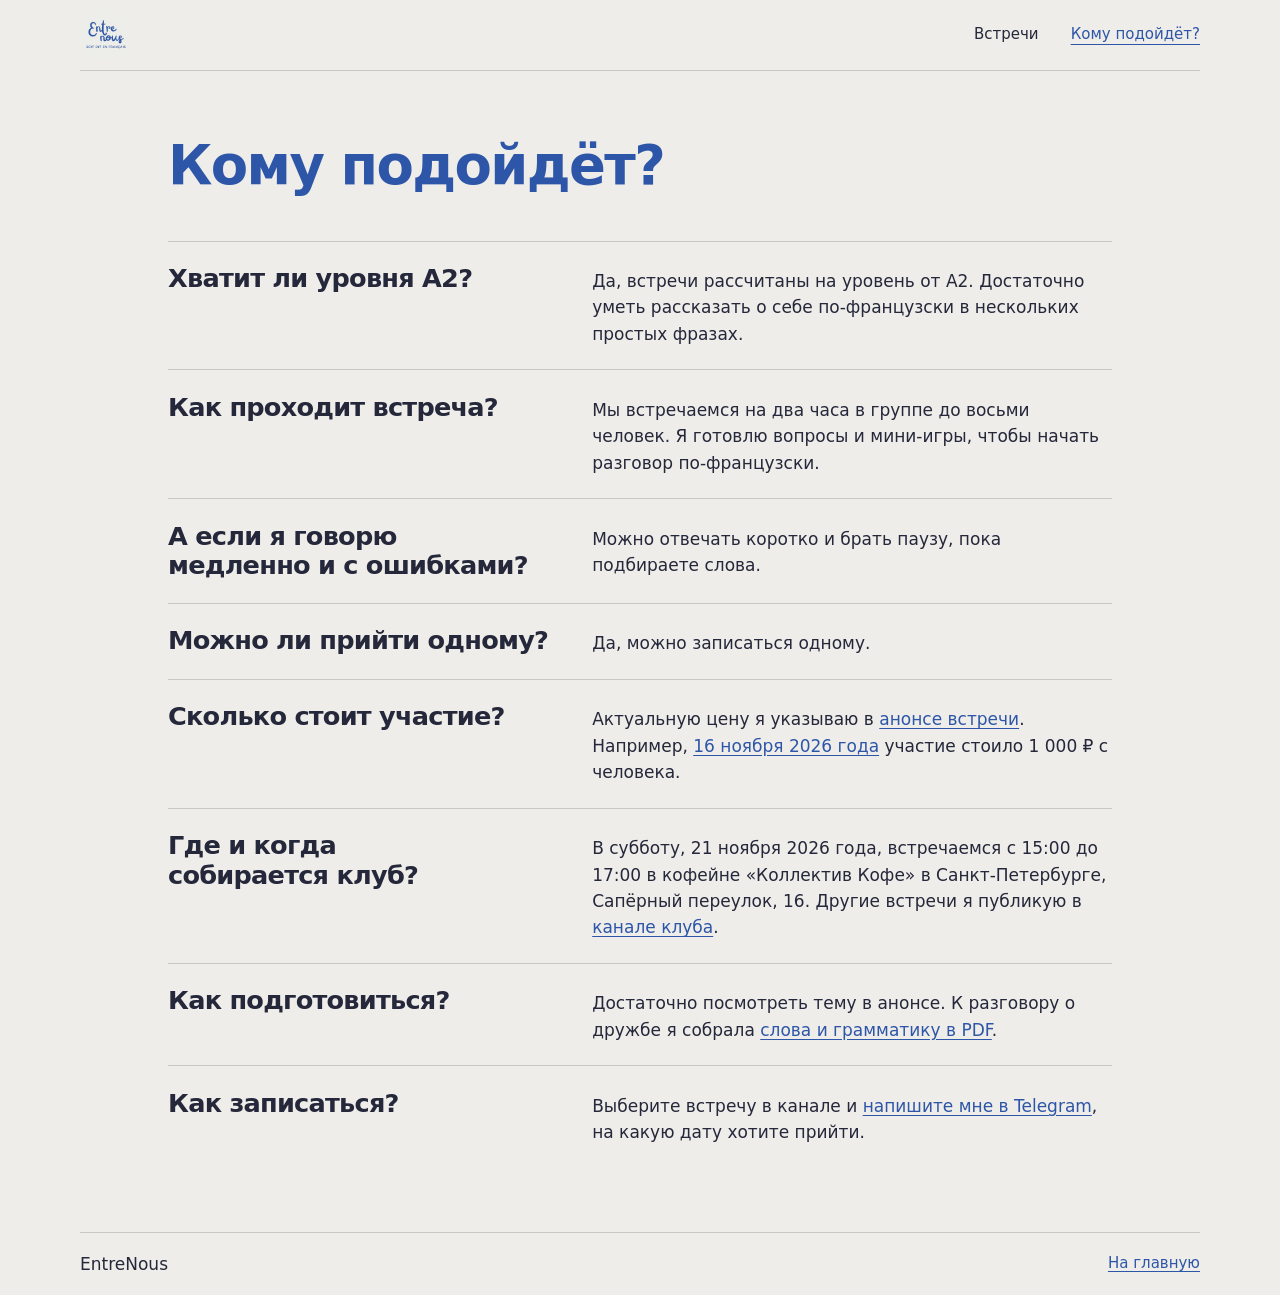
==== commit ebd055d7: "Update the homepage portrait and simplify club navigation" ====
--- a/faq/index.html
+++ b/faq/index.html
@@ -3,14 +3,14 @@
 <head>
   <meta charset="utf-8">
   <meta name="viewport" content="width=device-width, initial-scale=1">
-  <title>Первая встреча французского клуба EntreNous в Петербурге — FAQ</title>
+  <title>Кому подойдёт французский клуб EntreNous в Петербурге?</title>
   <meta name="description" content="Хватит ли A2, можно ли прийти одному и как проходит встреча EntreNous в Петербурге. Где посмотреть актуальную цену и записаться на разговорную практику.">
   <meta name="theme-color" content="#eeede9">
   <link rel="canonical" href="https://entrenousclub.ru/faq/">
   <meta property="og:type" content="website">
   <meta property="og:locale" content="ru_RU">
   <meta property="og:site_name" content="EntreNous">
-  <meta property="og:title" content="Первая встреча французского клуба EntreNous">
+  <meta property="og:title" content="Кому подойдёт французский клуб EntreNous?">
   <meta property="og:description" content="Как понять, подходит ли вам клуб, чего ждать от первой встречи и как записаться.">
   <meta property="og:url" content="https://entrenousclub.ru/faq/">
   <meta property="og:image" content="https://entrenousclub.ru/paris.jpg">
@@ -30,12 +30,11 @@
     <a class="brand" href="/" aria-label="EntreNous, главная страница"><img src="/club.jpg" width="64" height="64" alt=""></a>
     <nav aria-label="Навигация">
       <a href="/#rencontres">Встречи</a>
-      <a href="/faq/" aria-current="page">Первая встреча</a>
-      <a href="/razgovornaya-praktika/">Практика</a>
+      <a href="/faq/" aria-current="page">Кому подойдёт?</a>
     </nav>
   </header>
   <main class="wrap" itemscope itemtype="https://schema.org/FAQPage">
-    <h1>Первая встреча в EntreNous</h1>
+    <h1>Кому подойдёт?</h1>
     <section id="uroven" itemprop="mainEntity" itemscope itemtype="https://schema.org/Question">
       <h2 itemprop="name">Хватит ли уровня A2?</h2>
       <div itemprop="acceptedAnswer" itemscope itemtype="https://schema.org/Answer">
@@ -51,7 +50,7 @@
     <section id="govorit" itemprop="mainEntity" itemscope itemtype="https://schema.org/Question">
       <h2 itemprop="name">А если я говорю медленно и с ошибками?</h2>
       <div itemprop="acceptedAnswer" itemscope itemtype="https://schema.org/Answer">
-        <p itemprop="text">Можно отвечать коротко и брать паузу, пока подбираете слова. Для разминки попробуйте <a href="/razgovornaya-praktika/">небольшой диалог с готовыми фразами</a>.</p>
+        <p itemprop="text">Можно отвечать коротко и брать паузу, пока подбираете слова.</p>
       </div>
     </section>
     <section id="odnomu" itemprop="mainEntity" itemscope itemtype="https://schema.org/Question">
--- a/inner.css
+++ b/inner.css
@@ -19,7 +19,7 @@
 header { border-bottom: 1px solid var(--line); }
 footer { border-top: 1px solid var(--line); }
 footer p { margin: 0; color: var(--blue); }
-header a, footer a, .actions a, .section-links a, .practice-link a, .next a {
+header a, footer a, .actions a, .section-links a {
   display: inline-flex; align-items: center; min-height: 44px;
 }
 header a, footer a { font-size: .9375rem; }
@@ -35,7 +35,7 @@
 main { padding-block: clamp(2rem, 5vw, 4rem); }
 main > h1, article h1 { max-width: 24ch; margin-bottom: .8em; color: var(--blue); }
 p { max-width: 60ch; }
-section, [id="materiaux"] { scroll-margin-top: 1.25rem; }
+section { scroll-margin-top: 1.25rem; }
 @media (max-width: 720px) {
   .wrap { width: min(calc(100% - 2.25rem), 36rem); }
   header { gap: .25rem .5rem; }
